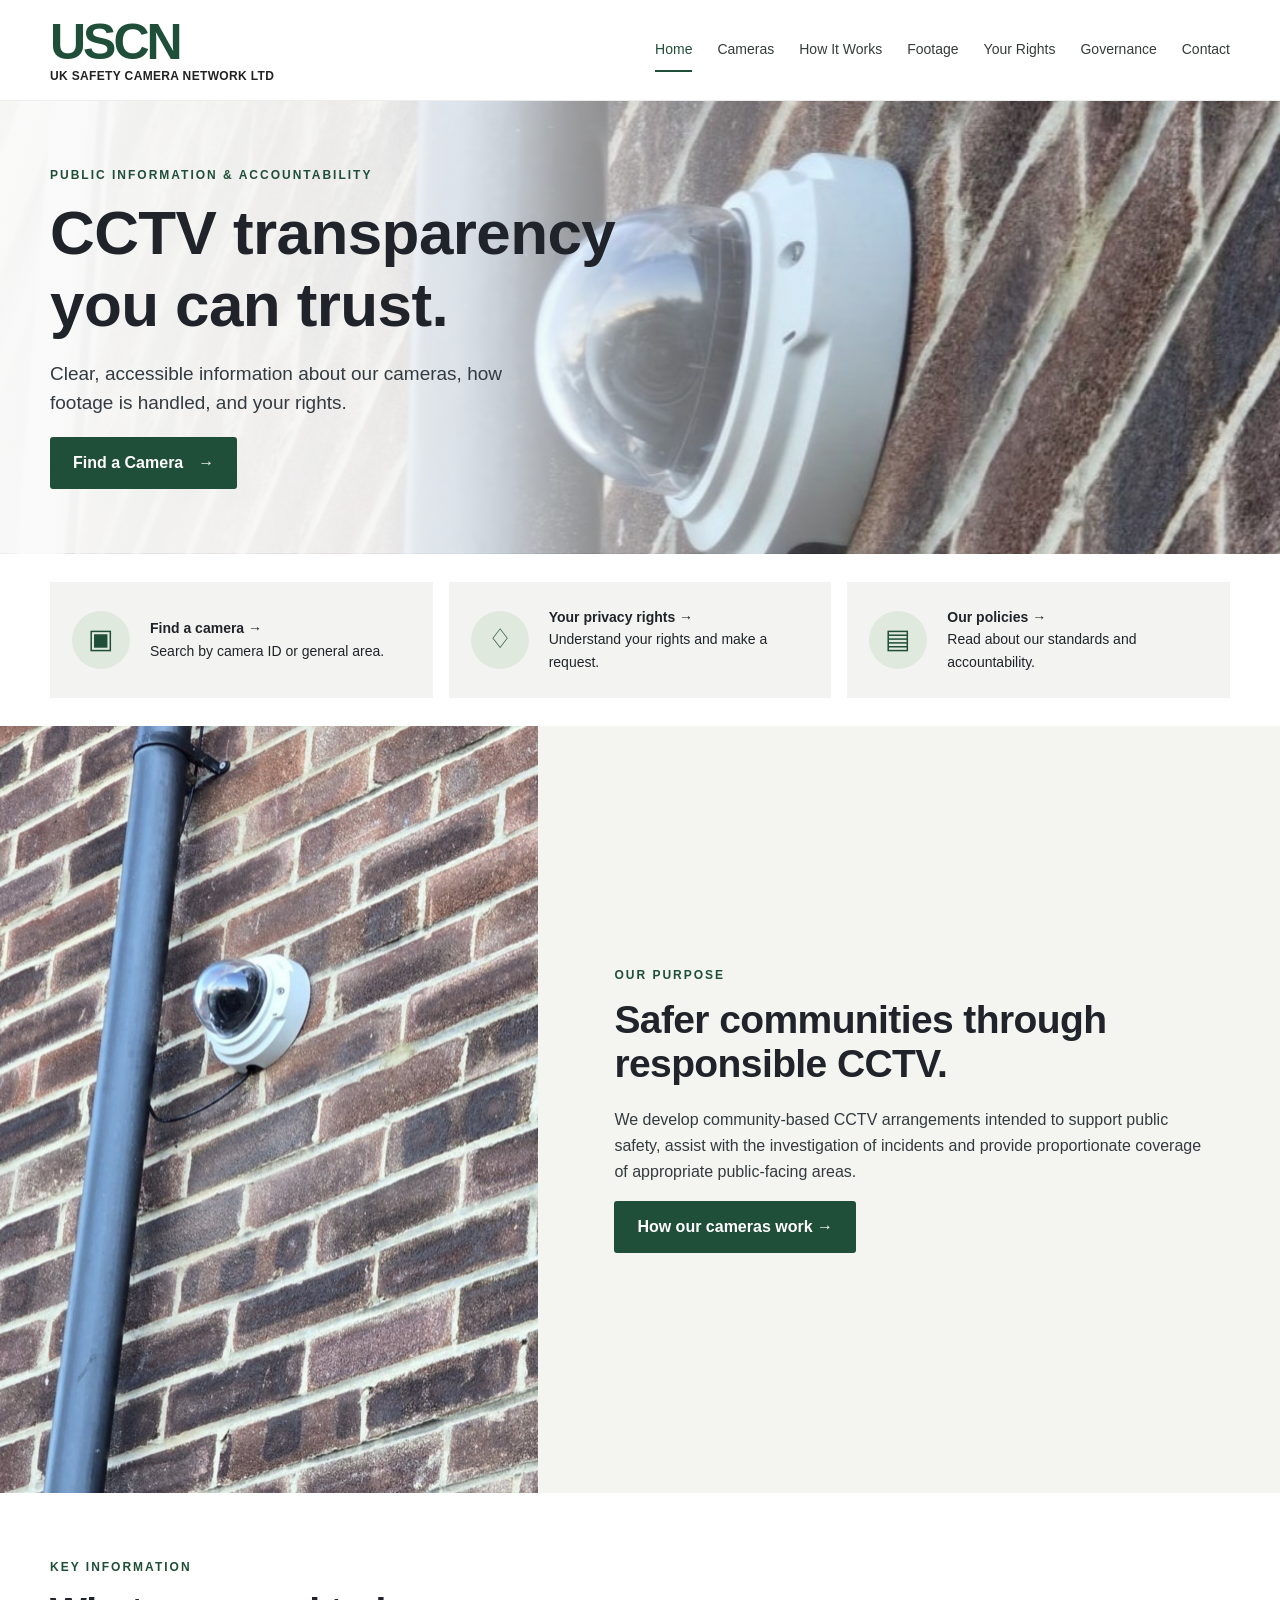
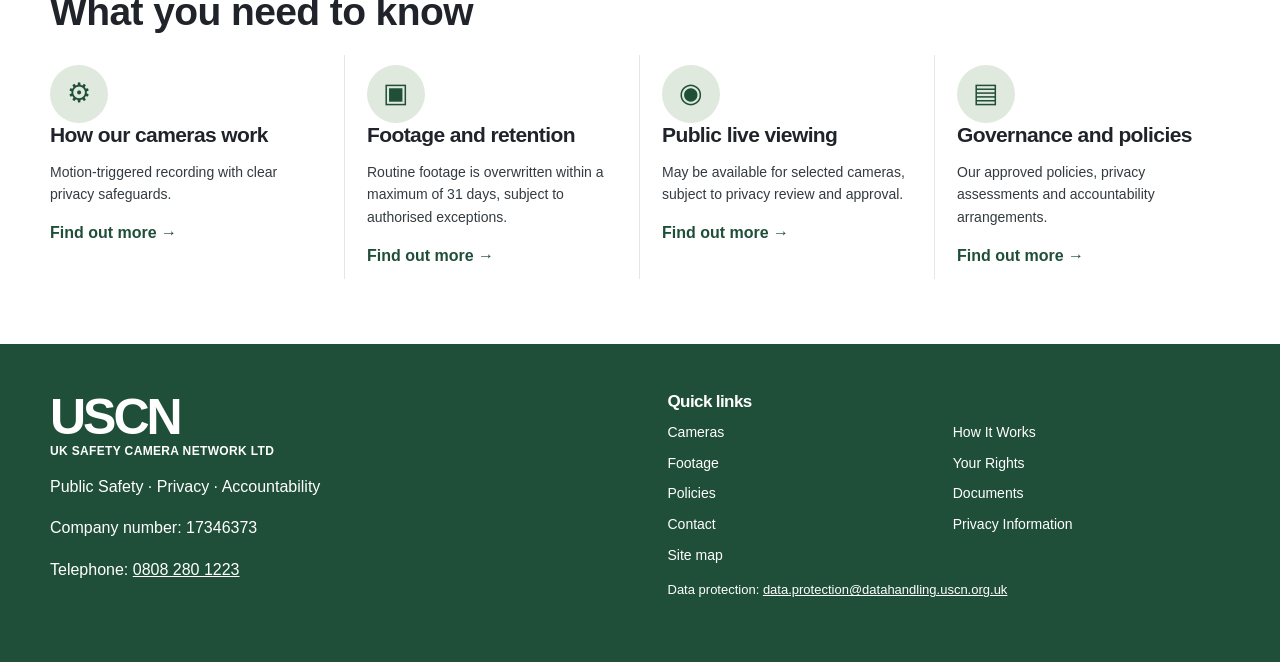
==== index.html @ 6c0a4ad6 "e5hjt" ====
<!doctype html><html lang="en-GB"><head><meta charset="utf-8"><meta name="viewport" content="width=device-width, initial-scale=1"><meta name="description" content="USCN public CCTV transparency, privacy and accountability."><title>Home | USCN Transparency</title><link rel="stylesheet" href="assets/css/site.css"><script src="assets/js/site.js" defer></script></head><body><a class="fineprint" href="#main" style="position:absolute;left:-9999px" onfocus="this.style.left='12px'">Skip to content</a><header class="site-header"><div class="wrap header-inner"><a class="brand" href="index.html" aria-label="USCN homepage"><strong>USCN</strong><small>UK SAFETY CAMERA NETWORK LTD</small></a><button class="menu-toggle" type="button" aria-controls="main-nav" aria-expanded="false">Menu ☰</button><nav class="nav" id="main-nav" aria-label="Main navigation"><a href="index.html" aria-current="page">Home</a><a href="cameras/">Cameras</a><a href="how-it-works.html">How It Works</a><a href="footage.html">Footage</a><a href="your-rights.html">Your Rights</a><a href="policies/">Governance</a><a href="contact.html">Contact</a></nav></div></header><main id="main"><section class="hero"><div class="wrap hero-inner"><p class="eyebrow">Public information & accountability</p><h1>CCTV transparency you can trust.</h1><p class="lead">Clear, accessible information about our cameras, how footage is handled, and your rights.</p><a class="btn" href="cameras/">Find a Camera <span aria-hidden="true">→</span></a></div></section><section class="section" style="padding:28px 0"><div class="wrap quicklinks"><a class="quicklink" href="cameras/"><span class="symbol">▣</span><span><strong>Find a camera →</strong>Search by camera ID or general area.</span></a><a class="quicklink" href="your-rights.html"><span class="symbol">♢</span><span><strong>Your privacy rights →</strong>Understand your rights and make a request.</span></a><a class="quicklink" href="policies/"><span class="symbol">▤</span><span><strong>Our policies →</strong>Read about our standards and accountability.</span></a></div></section><section class="purpose"><img src="assets/images/camera-purpose.jpg" alt="Real dome CCTV camera mounted on a brick wall beside a downpipe"><div class="purpose-copy"><p class="eyebrow">Our purpose</p><h2>Safer communities through responsible CCTV.</h2><p>We develop community-based CCTV arrangements intended to support public safety, assist with the investigation of incidents and provide proportionate coverage of appropriate public-facing areas.</p><a class="btn" href="how-it-works.html">How our cameras work →</a></div></section><section class="section"><div class="wrap"><p class="eyebrow">Key information</p><h2>What you need to know</h2><div class="info-grid"><article><span class="symbol">⚙</span><h3>How our cameras work</h3><p>Motion-triggered recording with clear privacy safeguards.</p><a href="how-it-works.html">Find out more →</a></article><article><span class="symbol">▣</span><h3>Footage and retention</h3><p>Routine footage is overwritten within a maximum of 31 days, subject to authorised exceptions.</p><a href="footage.html">Find out more →</a></article><article><span class="symbol">◉</span><h3>Public live viewing</h3><p>May be available for selected cameras, subject to privacy review and approval.</p><a href="live-viewing.html">Find out more →</a></article><article><span class="symbol">▤</span><h3>Governance and policies</h3><p>Our approved policies, privacy assessments and accountability arrangements.</p><a href="policies/">Find out more →</a></article></div></div></section></main><footer class="site-footer"><div class="wrap footer-grid"><div><a class="brand" href="index.html"><strong>USCN</strong><small>UK SAFETY CAMERA NETWORK LTD</small></a><p>Public Safety · Privacy · Accountability</p><p>Company number: 17346373</p><p>Telephone: <a href="tel:+448082801223">0808 280 1223</a></p></div><div><h3 style="color:white;font-size:17px">Quick links</h3><div class="footer-links"><a href="cameras/">Cameras</a><a href="how-it-works.html">How It Works</a><a href="footage.html">Footage</a><a href="your-rights.html">Your Rights</a><a href="policies/">Policies</a><a href="documents/">Documents</a><a href="contact.html">Contact</a><a href="your-rights.html">Privacy Information</a><a href="sitemap.html">Site map</a></div><p class="fineprint">Data protection: <a href="mailto:data.protection@datahandling.uscn.org.uk">data.protection@datahandling.uscn.org.uk</a></p></div></div></footer></body></html>
---- assets/css/site.css ----
:root{--green:#204f39;--dark:#20242a;--ink:#333b40;--light:#f6f6f3;--muted:#65716a;--line:#e5e7e3;--gold:#b9b18d}*{box-sizing:border-box}html{scroll-behavior:smooth}body{margin:0;color:var(--ink);font-family:Arial,Helvetica,sans-serif;font-size:16px;line-height:1.62;background:#fff}a{color:var(--green)}a:hover{text-decoration:underline}a:focus-visible,button:focus-visible,input:focus-visible{outline:3px solid #b38b32;outline-offset:3px}.wrap{width:min(1180px,calc(100% - 48px));margin:auto}.site-header{background:white;border-bottom:1px solid #ededed}.header-inner{min-height:100px;display:flex;justify-content:space-between;align-items:center;gap:20px}.brand{text-decoration:none;color:var(--green);display:block;line-height:1}.brand strong{font-size:50px;letter-spacing:-3px;display:block}.brand small{font-size:12px;color:#222;letter-spacing:.35px;font-weight:700}.nav{display:flex;gap:25px;flex-wrap:wrap}.nav a{font-size:14px;text-decoration:none;color:#353c3a;padding:10px 0;border-bottom:2px solid transparent}.nav a[aria-current=page],.nav a:hover{border-color:var(--green);color:var(--green)}.menu-toggle{display:none;border:1px solid #d8d8d8;background:white;padding:9px 12px;font-weight:700}.hero{min-height:435px;background-image:linear-gradient(90deg,rgba(250,250,249,.98) 0%,rgba(250,250,249,.9) 30%,rgba(250,250,249,.42) 53%,transparent 73%),url('../images/camera-hero.jpg');background-position:center,center 49%;background-size:cover;display:flex;align-items:center}.hero-inner{padding:65px 0}.eyebrow{text-transform:uppercase;letter-spacing:2px;font-size:12px;font-weight:800;color:var(--green);margin:0 0 12px}h1,h2,h3{line-height:1.15;color:var(--dark);letter-spacing:-.6px}h1{font-size:clamp(38px,5vw,62px);max-width:610px;margin:0 0 18px}h2{font-size:clamp(28px,3.4vw,39px);margin:0 0 20px}h3{font-size:21px;margin:0 0 10px}.lead{font-size:19px;max-width:610px;line-height:1.55}.hero .lead{max-width:510px}.btn{display:inline-flex;gap:15px;align-items:center;background:var(--green);color:white;text-decoration:none;padding:13px 23px;border:0;border-radius:3px;font-weight:700}.btn:hover{background:#143d2a;text-decoration:none}.btn.secondary{background:white;color:var(--green);border:1px solid var(--green)}.section{padding:65px 0}.section.soft{background:var(--light)}.quicklinks{display:grid;grid-template-columns:repeat(3,1fr);gap:16px}.quicklink{display:flex;gap:20px;align-items:center;background:#f3f4f1;padding:24px 22px;color:var(--dark);text-decoration:none}.quicklink:hover{background:#e9eee8;text-decoration:none}.symbol{flex:none;display:grid;place-items:center;width:58px;height:58px;background:#e0e9dd;border-radius:50%;color:var(--green);font-size:27px}.quicklink strong{display:block}.quicklink span:last-child{font-size:14px}.purpose{display:grid;grid-template-columns:42% 58%;background:#f4f4f0}.purpose img{width:100%;height:100%;min-height:360px;object-fit:cover;object-position:center}.purpose-copy{padding:65px clamp(25px,6vw,90px);align-self:center}.info-grid{display:grid;grid-template-columns:repeat(4,1fr);gap:0}.info-grid article{padding:10px 22px;border-right:1px solid var(--line)}.info-grid article:first-child{padding-left:0}.info-grid article:last-child{border:0}.info-grid p{font-size:14px}.info-grid a{font-weight:700;text-decoration:none}.site-footer{background:var(--green);color:white;padding:48px 0}.footer-grid{display:grid;grid-template-columns:1fr 1fr;gap:55px}.site-footer a{color:white}.site-footer .brand{color:white}.site-footer .brand small{color:white}.footer-links{display:grid;grid-template-columns:repeat(2,1fr);gap:8px}.footer-links a{font-size:14px;text-decoration:none}.footer-links a:hover{text-decoration:underline}.page-head{background:#f3f4f1;padding:55px 0 48px;border-bottom:1px solid #e5e7e3}.page-head h1{font-size:clamp(36px,4.2vw,52px)}.content{max-width:830px}.content h2{font-size:27px;margin-top:38px}.content ul{padding-left:23px}.content li{margin:7px 0}.rows{display:grid;gap:0;border-top:1px solid var(--line)}.doc-row{display:grid;grid-template-columns:minmax(0,1fr) 190px;align-items:center;gap:24px;padding:24px 0;border-bottom:1px solid var(--line)}.doc-row p{margin:7px 0 0}.doc-row .code{color:var(--green);font-size:12px;letter-spacing:1.2px;font-weight:800}.doc-actions{display:grid;gap:8px;text-align:right}.doc-actions a{display:inline-block;padding:10px 14px;border:1px solid var(--green);border-radius:3px;text-decoration:none;font-weight:700;text-align:center}.doc-actions a.primary{background:var(--green);color:white}.doc-actions .unavailable{color:#68736c;font-size:13px;text-align:center}.notice{border-left:4px solid var(--gold);background:#f6f6f2;padding:17px 22px;margin:24px 0}.cards{display:grid;grid-template-columns:repeat(2,1fr);gap:16px}.card{padding:24px;background:#f6f7f4;border:1px solid #e9ece7}.card p{margin-bottom:0}.search{width:100%;padding:14px 16px;border:1px solid #a9b1a8;font-size:17px;border-radius:2px}.camera-results{margin-top:20px}.muted{color:#5b675e}.crumb{font-size:13px;margin-bottom:16px}.crumb a{text-decoration:none}.fineprint{font-size:13px}.contactbox{background:#f3f5f1;padding:26px;border-left:4px solid var(--green)}@media(max-width:900px){.header-inner{min-height:84px;flex-wrap:wrap}.brand strong{font-size:42px}.nav{gap:12px}.nav a{font-size:13px}.info-grid{grid-template-columns:repeat(2,1fr);gap:25px}.info-grid article:nth-child(2){border:0}.purpose{grid-template-columns:1fr 1fr}}@media(max-width:650px){.wrap{width:min(100% - 32px,1180px)}.header-inner{align-items:center}.menu-toggle{display:block}.nav{display:none;width:100%;flex-direction:column;gap:0;padding-bottom:16px}.nav.open{display:flex}.nav a{font-size:15px;padding:8px 0}.hero{background-image:linear-gradient(90deg,rgba(250,250,249,.94),rgba(250,250,249,.7)),url('../images/camera-hero.jpg');min-height:390px}.hero-inner{padding:45px 0}.lead{font-size:17px}.quicklinks,.cards,.info-grid{grid-template-columns:1fr}.info-grid article{padding:15px 0;border-right:0;border-bottom:1px solid var(--line)}.purpose{grid-template-columns:1fr}.purpose img{min-height:240px;height:260px}.purpose-copy{padding:35px 24px}.footer-grid{grid-template-columns:1fr;gap:25px}.doc-row{grid-template-columns:1fr;gap:12px}.doc-actions{text-align:left;grid-template-columns:1fr 1fr}.doc-actions .unavailable{grid-column:1/-1}.page-head{padding:38px 0}}
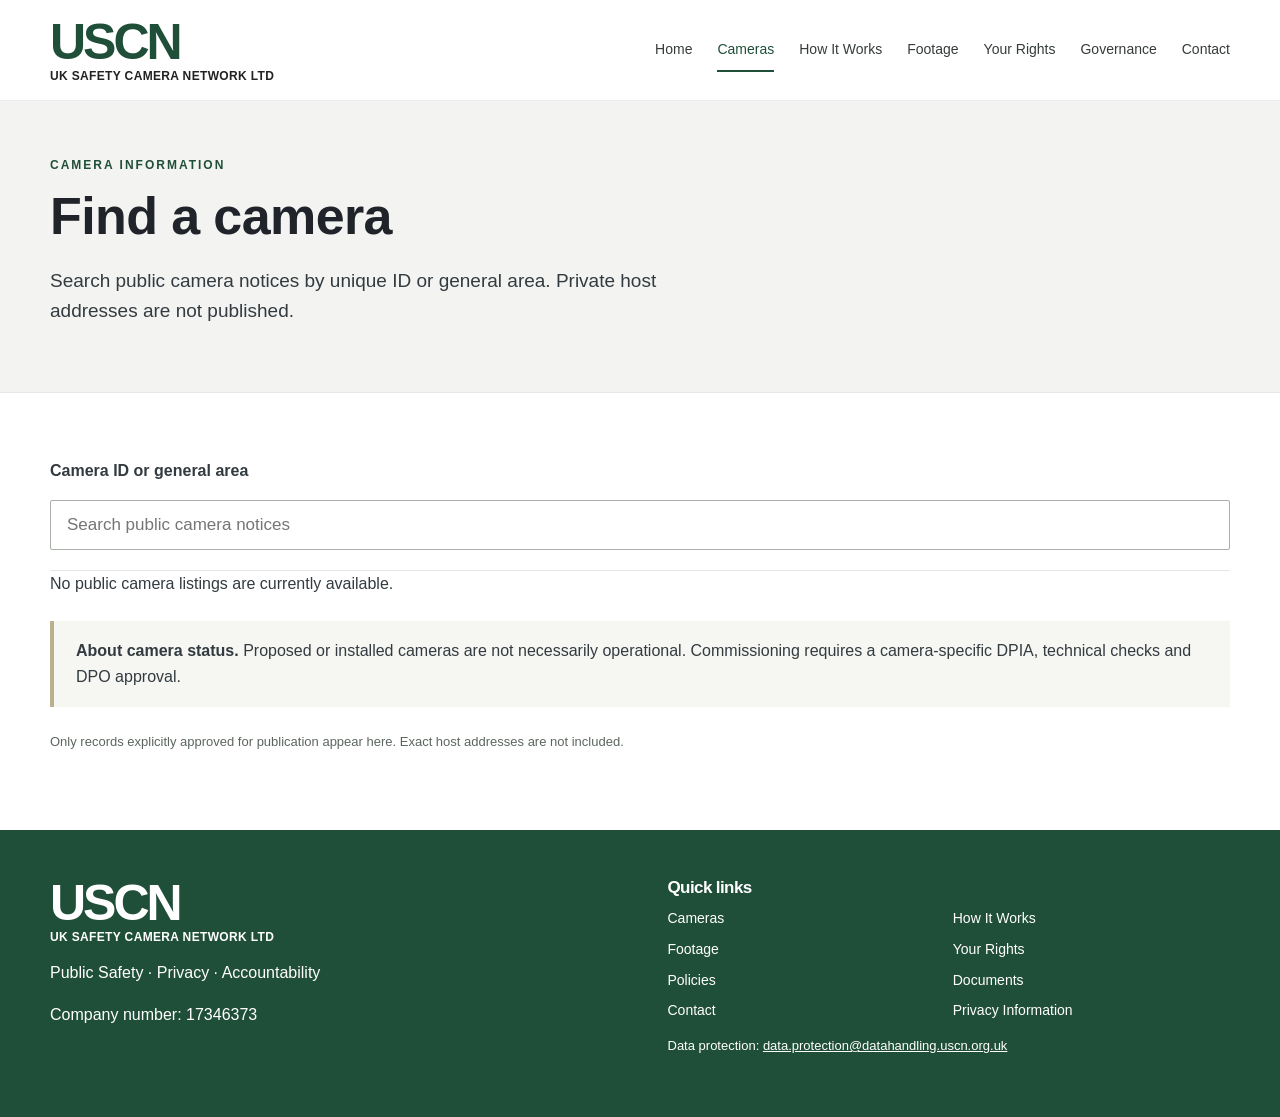
==== commit d9f33783: "fuyfyu" ====
--- a/index.html
+++ b/index.html
@@ -1 +1 @@
-<!doctype html><html lang="en-GB"><head><meta charset="utf-8"><meta name="viewport" content="width=device-width, initial-scale=1"><meta name="description" content="USCN public CCTV transparency, privacy and accountability."><title>Home | USCN Transparency</title><link rel="stylesheet" href="assets/css/site.css"><script src="assets/js/site.js" defer></script></head><body><a class="fineprint" href="#main" style="position:absolute;left:-9999px" onfocus="this.style.left='12px'">Skip to content</a><header class="site-header"><div class="wrap header-inner"><a class="brand" href="index.html" aria-label="USCN homepage"><strong>USCN</strong><small>UK SAFETY CAMERA NETWORK LTD</small></a><button class="menu-toggle" type="button" aria-controls="main-nav" aria-expanded="false">Menu ☰</button><nav class="nav" id="main-nav" aria-label="Main navigation"><a href="index.html" aria-current="page">Home</a><a href="cameras/">Cameras</a><a href="how-it-works.html">How It Works</a><a href="footage.html">Footage</a><a href="your-rights.html">Your Rights</a><a href="policies/">Governance</a><a href="contact.html">Contact</a></nav></div></header><main id="main"><section class="hero"><div class="wrap hero-inner"><p class="eyebrow">Public information & accountability</p><h1>CCTV transparency you can trust.</h1><p class="lead">Clear, accessible information about our cameras, how footage is handled, and your rights.</p><a class="btn" href="cameras/">Find a Camera <span aria-hidden="true">→</span></a></div></section><section class="section" style="padding:28px 0"><div class="wrap quicklinks"><a class="quicklink" href="cameras/"><span class="symbol">▣</span><span><strong>Find a camera →</strong>Search by camera ID or general area.</span></a><a class="quicklink" href="your-rights.html"><span class="symbol">♢</span><span><strong>Your privacy rights →</strong>Understand your rights and make a request.</span></a><a class="quicklink" href="policies/"><span class="symbol">▤</span><span><strong>Our policies →</strong>Read about our standards and accountability.</span></a></div></section><section class="purpose"><img src="assets/images/camera-purpose.jpg" alt="Real dome CCTV camera mounted on a brick wall beside a downpipe"><div class="purpose-copy"><p class="eyebrow">Our purpose</p><h2>Safer communities through responsible CCTV.</h2><p>We develop community-based CCTV arrangements intended to support public safety, assist with the investigation of incidents and provide proportionate coverage of appropriate public-facing areas.</p><a class="btn" href="how-it-works.html">How our cameras work →</a></div></section><section class="section"><div class="wrap"><p class="eyebrow">Key information</p><h2>What you need to know</h2><div class="info-grid"><article><span class="symbol">⚙</span><h3>How our cameras work</h3><p>Motion-triggered recording with clear privacy safeguards.</p><a href="how-it-works.html">Find out more →</a></article><article><span class="symbol">▣</span><h3>Footage and retention</h3><p>Routine footage is overwritten within a maximum of 31 days, subject to authorised exceptions.</p><a href="footage.html">Find out more →</a></article><article><span class="symbol">◉</span><h3>Public live viewing</h3><p>May be available for selected cameras, subject to privacy review and approval.</p><a href="live-viewing.html">Find out more →</a></article><article><span class="symbol">▤</span><h3>Governance and policies</h3><p>Our approved policies, privacy assessments and accountability arrangements.</p><a href="policies/">Find out more →</a></article></div></div></section></main><footer class="site-footer"><div class="wrap footer-grid"><div><a class="brand" href="index.html"><strong>USCN</strong><small>UK SAFETY CAMERA NETWORK LTD</small></a><p>Public Safety · Privacy · Accountability</p><p>Company number: 17346373</p><p>Telephone: <a href="tel:+448082801223">0808 280 1223</a></p></div><div><h3 style="color:white;font-size:17px">Quick links</h3><div class="footer-links"><a href="cameras/">Cameras</a><a href="how-it-works.html">How It Works</a><a href="footage.html">Footage</a><a href="your-rights.html">Your Rights</a><a href="policies/">Policies</a><a href="documents/">Documents</a><a href="contact.html">Contact</a><a href="your-rights.html">Privacy Information</a><a href="sitemap.html">Site map</a></div><p class="fineprint">Data protection: <a href="mailto:data.protection@datahandling.uscn.org.uk">data.protection@datahandling.uscn.org.uk</a></p></div></div></footer></body></html>+<!doctype html><html lang="en-GB"><head><meta charset="utf-8"><meta name="viewport" content="width=device-width, initial-scale=1"><meta name="description" content="USCN public CCTV transparency, privacy and accountability."><title>Camera directory | USCN Transparency</title><link rel="stylesheet" href="../assets/css/site.css"><script src="../assets/js/site.js" defer></script></head><body><a class="fineprint" href="#main" style="position:absolute;left:-9999px" onfocus="this.style.left='12px'">Skip to content</a><header class="site-header"><div class="wrap header-inner"><a class="brand" href="../index.html" aria-label="USCN homepage"><strong>USCN</strong><small>UK SAFETY CAMERA NETWORK LTD</small></a><button class="menu-toggle" type="button" aria-controls="main-nav" aria-expanded="false">Menu ☰</button><nav class="nav" id="main-nav" aria-label="Main navigation"><a href="../index.html">Home</a><a href="../cameras/" aria-current="page">Cameras</a><a href="../how-it-works.html">How It Works</a><a href="../footage.html">Footage</a><a href="../your-rights.html">Your Rights</a><a href="../policies/">Governance</a><a href="../contact.html">Contact</a></nav></div></header><main id="main"><div class="page-head"><div class="wrap"><p class="eyebrow">Camera information</p><h1>Find a camera</h1><p class="lead">Search public camera notices by unique ID or general area. Private host addresses are not published.</p></div></div><section class="section"><div class="wrap"><label for="camera-search"><strong>Camera ID or general area</strong></label><p><input class="search" id="camera-search" type="search" placeholder="Search public camera notices" autocomplete="off"></p><div class="rows camera-results" id="camera-results" aria-live="polite">Loading camera directory…</div><div class="notice"><strong>About camera status.</strong> Proposed or installed cameras are not necessarily operational. Commissioning requires a camera-specific DPIA, technical checks and DPO approval.</div><p class="fineprint muted">Only records explicitly approved for publication appear here. Exact host addresses are not included.</p></div></section><script src="../assets/js/cameras.js" defer></script></main><footer class="site-footer"><div class="wrap footer-grid"><div><a class="brand" href="../index.html"><strong>USCN</strong><small>UK SAFETY CAMERA NETWORK LTD</small></a><p>Public Safety · Privacy · Accountability</p><p>Company number: 17346373</p></div><div><h3 style="color:white;font-size:17px">Quick links</h3><div class="footer-links"><a href="../cameras/">Cameras</a><a href="../how-it-works.html">How It Works</a><a href="../footage.html">Footage</a><a href="../your-rights.html">Your Rights</a><a href="../policies/">Policies</a><a href="../documents/">Documents</a><a href="../contact.html">Contact</a><a href="../your-rights.html">Privacy Information</a></div><p class="fineprint">Data protection: <a href="mailto:data.protection@datahandling.uscn.org.uk">data.protection@datahandling.uscn.org.uk</a></p></div></div></footer></body></html>
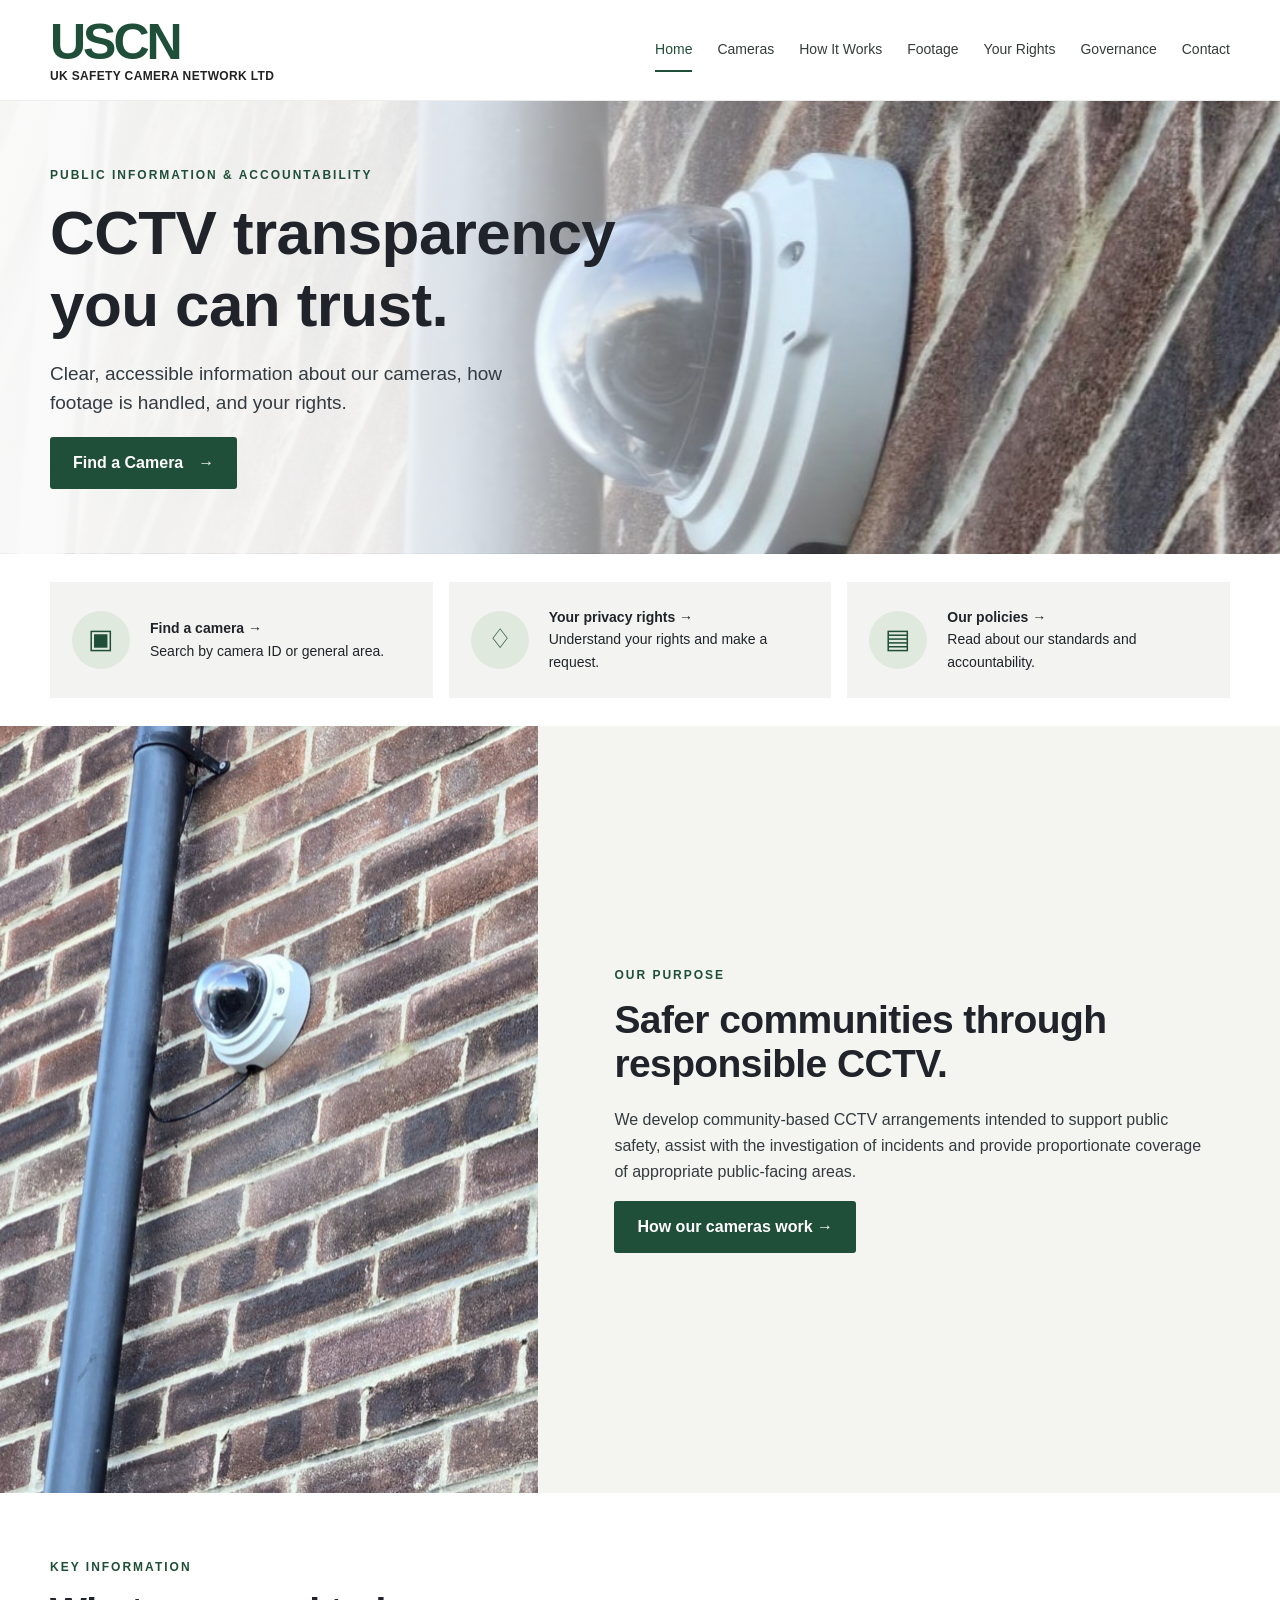
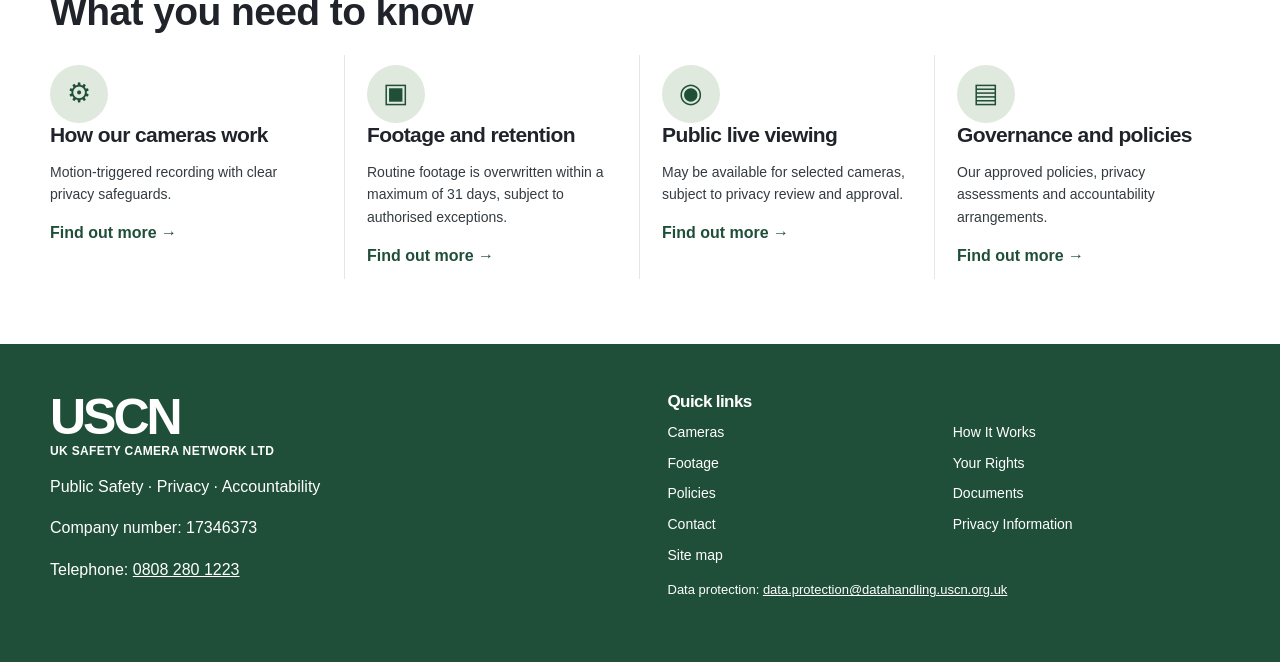
==== commit 44c51152: "GR" ====
--- a/index.html
+++ b/index.html
@@ -1 +1,2 @@
-<!doctype html><html lang="en-GB"><head><meta charset="utf-8"><meta name="viewport" content="width=device-width, initial-scale=1"><meta name="description" content="USCN public CCTV transparency, privacy and accountability."><title>Camera directory | USCN Transparency</title><link rel="stylesheet" href="../assets/css/site.css"><script src="../assets/js/site.js" defer></script></head><body><a class="fineprint" href="#main" style="position:absolute;left:-9999px" onfocus="this.style.left='12px'">Skip to content</a><header class="site-header"><div class="wrap header-inner"><a class="brand" href="../index.html" aria-label="USCN homepage"><strong>USCN</strong><small>UK SAFETY CAMERA NETWORK LTD</small></a><button class="menu-toggle" type="button" aria-controls="main-nav" aria-expanded="false">Menu ☰</button><nav class="nav" id="main-nav" aria-label="Main navigation"><a href="../index.html">Home</a><a href="../cameras/" aria-current="page">Cameras</a><a href="../how-it-works.html">How It Works</a><a href="../footage.html">Footage</a><a href="../your-rights.html">Your Rights</a><a href="../policies/">Governance</a><a href="../contact.html">Contact</a></nav></div></header><main id="main"><div class="page-head"><div class="wrap"><p class="eyebrow">Camera information</p><h1>Find a camera</h1><p class="lead">Search public camera notices by unique ID or general area. Private host addresses are not published.</p></div></div><section class="section"><div class="wrap"><label for="camera-search"><strong>Camera ID or general area</strong></label><p><input class="search" id="camera-search" type="search" placeholder="Search public camera notices" autocomplete="off"></p><div class="rows camera-results" id="camera-results" aria-live="polite">Loading camera directory…</div><div class="notice"><strong>About camera status.</strong> Proposed or installed cameras are not necessarily operational. Commissioning requires a camera-specific DPIA, technical checks and DPO approval.</div><p class="fineprint muted">Only records explicitly approved for publication appear here. Exact host addresses are not included.</p></div></section><script src="../assets/js/cameras.js" defer></script></main><footer class="site-footer"><div class="wrap footer-grid"><div><a class="brand" href="../index.html"><strong>USCN</strong><small>UK SAFETY CAMERA NETWORK LTD</small></a><p>Public Safety · Privacy · Accountability</p><p>Company number: 17346373</p></div><div><h3 style="color:white;font-size:17px">Quick links</h3><div class="footer-links"><a href="../cameras/">Cameras</a><a href="../how-it-works.html">How It Works</a><a href="../footage.html">Footage</a><a href="../your-rights.html">Your Rights</a><a href="../policies/">Policies</a><a href="../documents/">Documents</a><a href="../contact.html">Contact</a><a href="../your-rights.html">Privacy Information</a></div><p class="fineprint">Data protection: <a href="mailto:data.protection@datahandling.uscn.org.uk">data.protection@datahandling.uscn.org.uk</a></p></div></div></footer></body></html>+<!DOCTYPE html>
+<html lang="en-GB"><head><meta charset="utf-8"/><meta content="width=device-width, initial-scale=1" name="viewport"/><meta content="Learn how UK Safety Camera Network Ltd operates community CCTV, protects privacy, handles footage requests and publishes its approved policies." name="description"/><title>Home | USCN Transparency</title><link href="assets/css/site.css" rel="stylesheet"/><script defer="" src="assets/js/site.js"></script><link href="https://transparency.uscn.org.uk/" rel="canonical"/><meta content="index, follow, max-image-preview:large" name="robots"/></head><body><a class="fineprint" href="#main" onfocus="this.style.left='12px'" style="position:absolute;left:-9999px">Skip to content</a><header class="site-header"><div class="wrap header-inner"><a aria-label="USCN homepage" class="brand" href="index.html"><strong>USCN</strong><small>UK SAFETY CAMERA NETWORK LTD</small></a><button aria-controls="main-nav" aria-expanded="false" class="menu-toggle" type="button">Menu ☰</button><nav aria-label="Main navigation" class="nav" id="main-nav"><a aria-current="page" href="index.html">Home</a><a href="cameras/">Cameras</a><a href="how-it-works.html">How It Works</a><a href="footage.html">Footage</a><a href="your-rights.html">Your Rights</a><a href="policies/">Governance</a><a href="contact.html">Contact</a></nav></div></header><main id="main"><section class="hero"><div class="wrap hero-inner"><p class="eyebrow">Public information &amp; accountability</p><h1>CCTV transparency you can trust.</h1><p class="lead">Clear, accessible information about our cameras, how footage is handled, and your rights.</p><a class="btn" href="cameras/">Find a Camera <span aria-hidden="true">→</span></a></div></section><section class="section" style="padding:28px 0"><div class="wrap quicklinks"><a class="quicklink" href="cameras/"><span class="symbol">▣</span><span><strong>Find a camera →</strong>Search by camera ID or general area.</span></a><a class="quicklink" href="your-rights.html"><span class="symbol">♢</span><span><strong>Your privacy rights →</strong>Understand your rights and make a request.</span></a><a class="quicklink" href="policies/"><span class="symbol">▤</span><span><strong>Our policies →</strong>Read about our standards and accountability.</span></a></div></section><section class="purpose"><img alt="Real dome CCTV camera mounted on a brick wall beside a downpipe" src="assets/images/camera-purpose.jpg"/><div class="purpose-copy"><p class="eyebrow">Our purpose</p><h2>Safer communities through responsible CCTV.</h2><p>We develop community-based CCTV arrangements intended to support public safety, assist with the investigation of incidents and provide proportionate coverage of appropriate public-facing areas.</p><a class="btn" href="how-it-works.html">How our cameras work →</a></div></section><section class="section"><div class="wrap"><p class="eyebrow">Key information</p><h2>What you need to know</h2><div class="info-grid"><article><span class="symbol">⚙</span><h3>How our cameras work</h3><p>Motion-triggered recording with clear privacy safeguards.</p><a href="how-it-works.html">Find out more →</a></article><article><span class="symbol">▣</span><h3>Footage and retention</h3><p>Routine footage is overwritten within a maximum of 31 days, subject to authorised exceptions.</p><a href="footage.html">Find out more →</a></article><article><span class="symbol">◉</span><h3>Public live viewing</h3><p>May be available for selected cameras, subject to privacy review and approval.</p><a href="live-viewing.html">Find out more →</a></article><article><span class="symbol">▤</span><h3>Governance and policies</h3><p>Our approved policies, privacy assessments and accountability arrangements.</p><a href="policies/">Find out more →</a></article></div></div></section></main><footer class="site-footer"><div class="wrap footer-grid"><div><a class="brand" href="index.html"><strong>USCN</strong><small>UK SAFETY CAMERA NETWORK LTD</small></a><p>Public Safety · Privacy · Accountability</p><p>Company number: 17346373</p><p>Telephone: <a href="tel:+448082801223">0808 280 1223</a></p></div><div><h3 style="color:white;font-size:17px">Quick links</h3><div class="footer-links"><a href="cameras/">Cameras</a><a href="how-it-works.html">How It Works</a><a href="footage.html">Footage</a><a href="your-rights.html">Your Rights</a><a href="policies/">Policies</a><a href="documents/">Documents</a><a href="contact.html">Contact</a><a href="your-rights.html">Privacy Information</a><a href="sitemap.html">Site map</a></div><p class="fineprint">Data protection: <a href="mailto:data.protection@datahandling.uscn.org.uk">data.protection@datahandling.uscn.org.uk</a></p></div></div></footer></body></html>
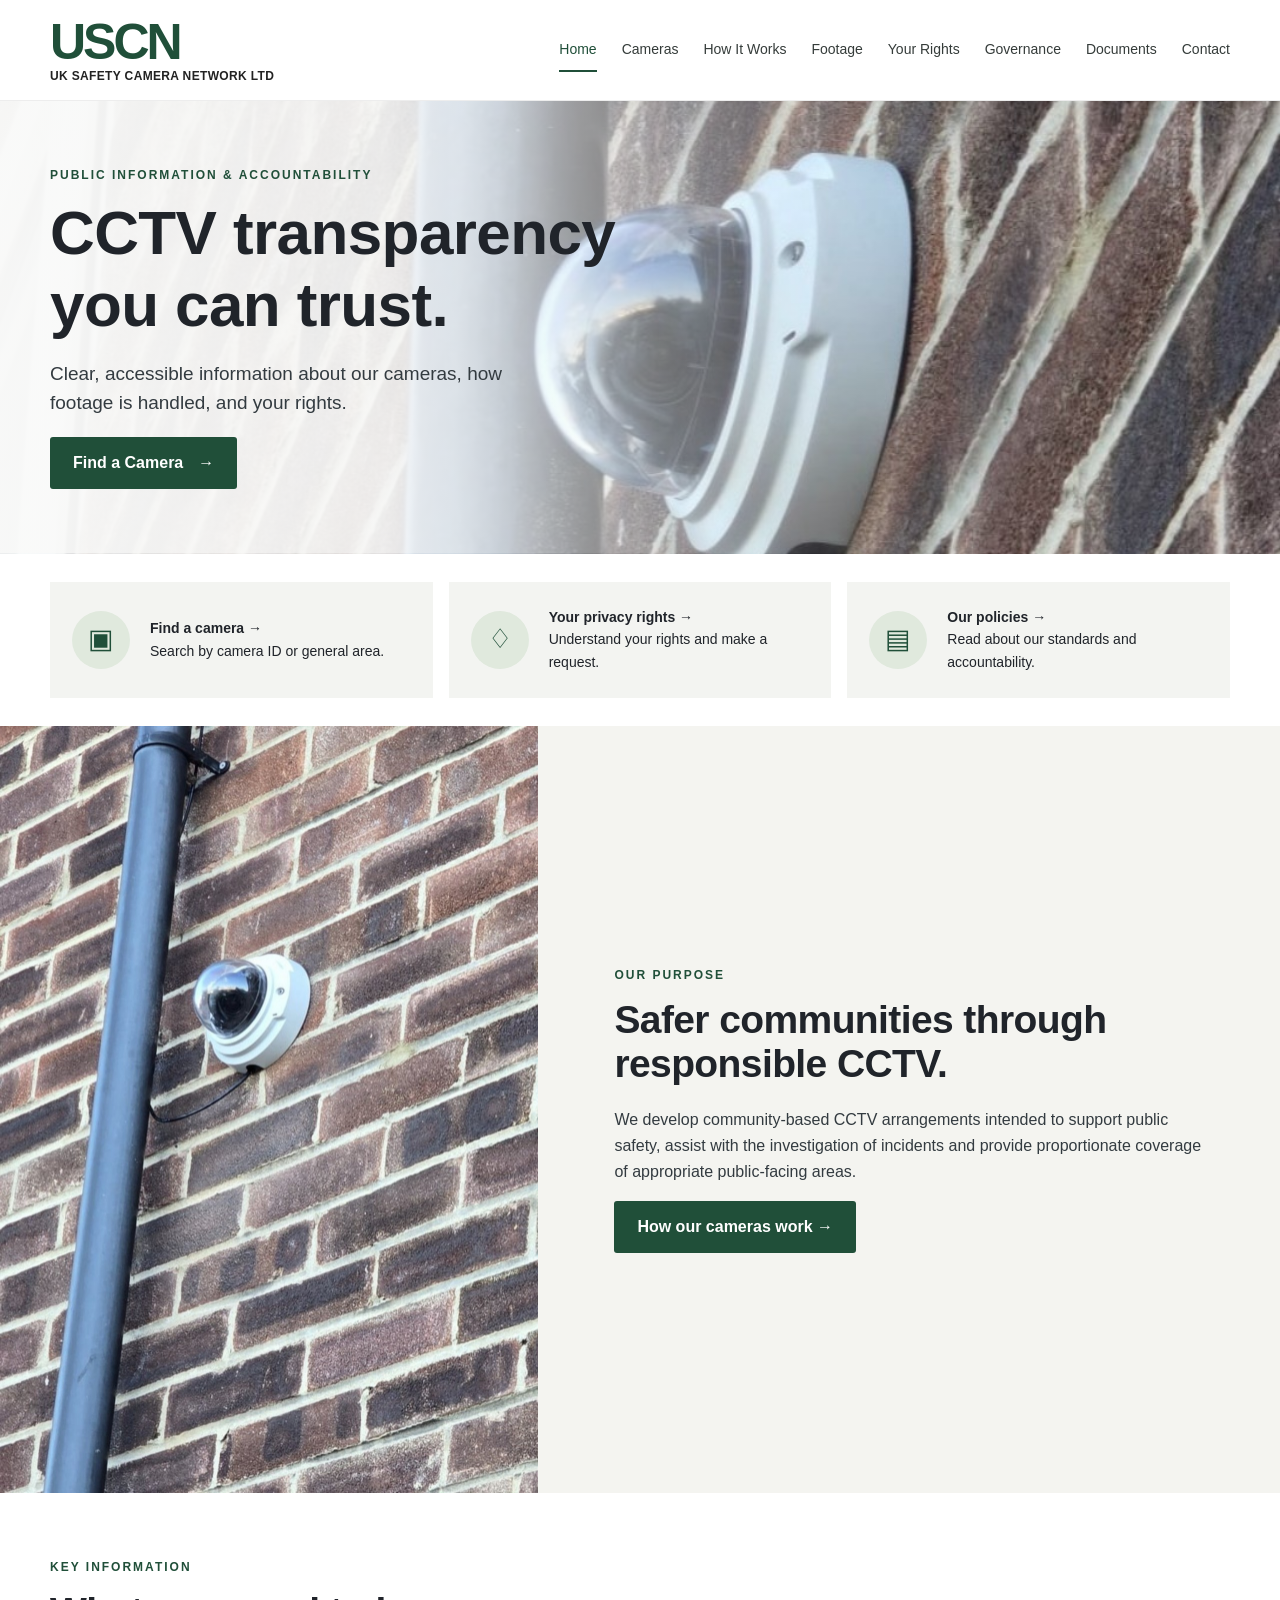
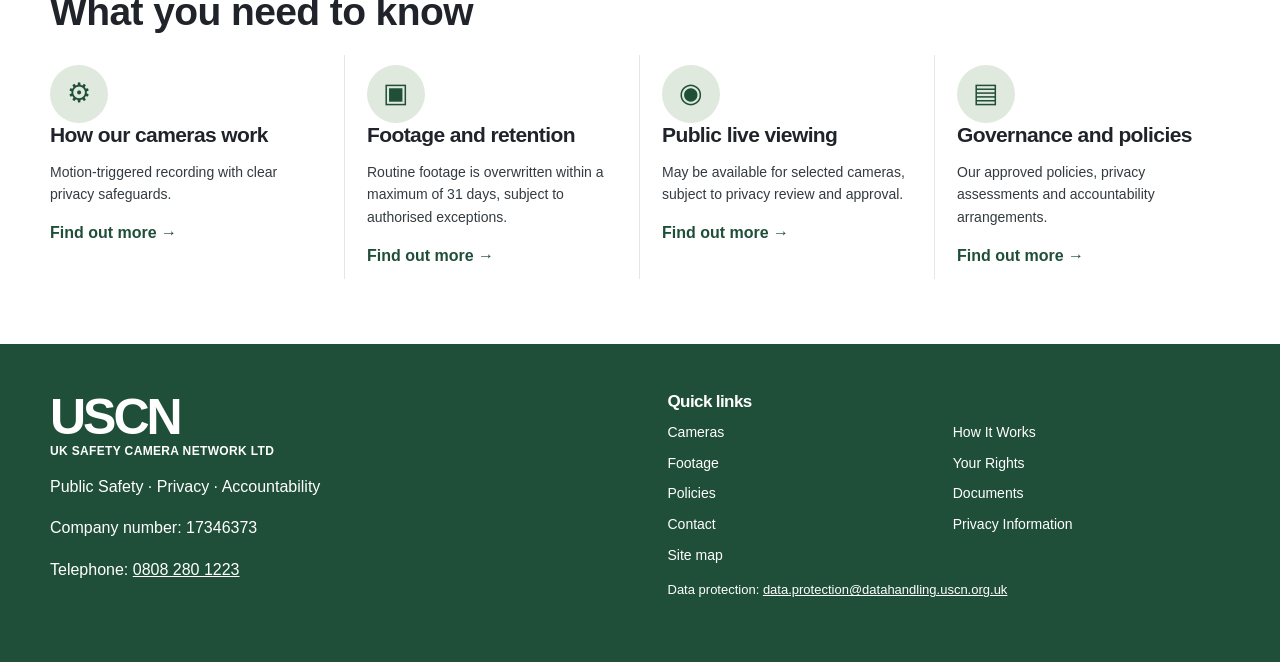
==== commit e7a98b8b: "RJY" ====
--- a/index.html
+++ b/index.html
@@ -1,2 +1,3 @@
 <!DOCTYPE html>
-<html lang="en-GB"><head><meta charset="utf-8"/><meta content="width=device-width, initial-scale=1" name="viewport"/><meta content="Learn how UK Safety Camera Network Ltd operates community CCTV, protects privacy, handles footage requests and publishes its approved policies." name="description"/><title>Home | USCN Transparency</title><link href="assets/css/site.css" rel="stylesheet"/><script defer="" src="assets/js/site.js"></script><link href="https://transparency.uscn.org.uk/" rel="canonical"/><meta content="index, follow, max-image-preview:large" name="robots"/></head><body><a class="fineprint" href="#main" onfocus="this.style.left='12px'" style="position:absolute;left:-9999px">Skip to content</a><header class="site-header"><div class="wrap header-inner"><a aria-label="USCN homepage" class="brand" href="index.html"><strong>USCN</strong><small>UK SAFETY CAMERA NETWORK LTD</small></a><button aria-controls="main-nav" aria-expanded="false" class="menu-toggle" type="button">Menu ☰</button><nav aria-label="Main navigation" class="nav" id="main-nav"><a aria-current="page" href="index.html">Home</a><a href="cameras/">Cameras</a><a href="how-it-works.html">How It Works</a><a href="footage.html">Footage</a><a href="your-rights.html">Your Rights</a><a href="policies/">Governance</a><a href="contact.html">Contact</a></nav></div></header><main id="main"><section class="hero"><div class="wrap hero-inner"><p class="eyebrow">Public information &amp; accountability</p><h1>CCTV transparency you can trust.</h1><p class="lead">Clear, accessible information about our cameras, how footage is handled, and your rights.</p><a class="btn" href="cameras/">Find a Camera <span aria-hidden="true">→</span></a></div></section><section class="section" style="padding:28px 0"><div class="wrap quicklinks"><a class="quicklink" href="cameras/"><span class="symbol">▣</span><span><strong>Find a camera →</strong>Search by camera ID or general area.</span></a><a class="quicklink" href="your-rights.html"><span class="symbol">♢</span><span><strong>Your privacy rights →</strong>Understand your rights and make a request.</span></a><a class="quicklink" href="policies/"><span class="symbol">▤</span><span><strong>Our policies →</strong>Read about our standards and accountability.</span></a></div></section><section class="purpose"><img alt="Real dome CCTV camera mounted on a brick wall beside a downpipe" src="assets/images/camera-purpose.jpg"/><div class="purpose-copy"><p class="eyebrow">Our purpose</p><h2>Safer communities through responsible CCTV.</h2><p>We develop community-based CCTV arrangements intended to support public safety, assist with the investigation of incidents and provide proportionate coverage of appropriate public-facing areas.</p><a class="btn" href="how-it-works.html">How our cameras work →</a></div></section><section class="section"><div class="wrap"><p class="eyebrow">Key information</p><h2>What you need to know</h2><div class="info-grid"><article><span class="symbol">⚙</span><h3>How our cameras work</h3><p>Motion-triggered recording with clear privacy safeguards.</p><a href="how-it-works.html">Find out more →</a></article><article><span class="symbol">▣</span><h3>Footage and retention</h3><p>Routine footage is overwritten within a maximum of 31 days, subject to authorised exceptions.</p><a href="footage.html">Find out more →</a></article><article><span class="symbol">◉</span><h3>Public live viewing</h3><p>May be available for selected cameras, subject to privacy review and approval.</p><a href="live-viewing.html">Find out more →</a></article><article><span class="symbol">▤</span><h3>Governance and policies</h3><p>Our approved policies, privacy assessments and accountability arrangements.</p><a href="policies/">Find out more →</a></article></div></div></section></main><footer class="site-footer"><div class="wrap footer-grid"><div><a class="brand" href="index.html"><strong>USCN</strong><small>UK SAFETY CAMERA NETWORK LTD</small></a><p>Public Safety · Privacy · Accountability</p><p>Company number: 17346373</p><p>Telephone: <a href="tel:+448082801223">0808 280 1223</a></p></div><div><h3 style="color:white;font-size:17px">Quick links</h3><div class="footer-links"><a href="cameras/">Cameras</a><a href="how-it-works.html">How It Works</a><a href="footage.html">Footage</a><a href="your-rights.html">Your Rights</a><a href="policies/">Policies</a><a href="documents/">Documents</a><a href="contact.html">Contact</a><a href="your-rights.html">Privacy Information</a><a href="sitemap.html">Site map</a></div><p class="fineprint">Data protection: <a href="mailto:data.protection@datahandling.uscn.org.uk">data.protection@datahandling.uscn.org.uk</a></p></div></div></footer></body></html>+
+<html lang="en-GB"><head><meta charset="utf-8"/><meta content="width=device-width, initial-scale=1" name="viewport"/><meta content="Learn how UK Safety Camera Network Ltd operates community CCTV, protects privacy, handles footage requests and publishes its approved policies." name="description"/><title>Home | USCN Transparency</title><link href="assets/css/site.css" rel="stylesheet"/><script defer="" src="assets/js/site.js"></script><link href="https://transparency.uscn.org.uk/" rel="canonical"/><meta content="index, follow, max-image-preview:large" name="robots"/></head><body><a class="fineprint" href="#main" onfocus="this.style.left='12px'" style="position:absolute;left:-9999px">Skip to content</a><header class="site-header"><div class="wrap header-inner"><a aria-label="USCN homepage" class="brand" href="index.html"><strong>USCN</strong><small>UK SAFETY CAMERA NETWORK LTD</small></a><button aria-controls="main-nav" aria-expanded="false" class="menu-toggle" type="button">Menu ☰</button><nav aria-label="Main navigation" class="nav" id="main-nav"><a aria-current="page" href="index.html">Home</a><a href="cameras/">Cameras</a><a href="how-it-works.html">How It Works</a><a href="footage.html">Footage</a><a href="your-rights.html">Your Rights</a><a href="policies/">Governance</a><a href="documents/index.html">Documents</a><a href="contact.html">Contact</a></nav></div></header><main id="main"><section class="hero"><div class="wrap hero-inner"><p class="eyebrow">Public information &amp; accountability</p><h1>CCTV transparency you can trust.</h1><p class="lead">Clear, accessible information about our cameras, how footage is handled, and your rights.</p><a class="btn" href="cameras/">Find a Camera <span aria-hidden="true">→</span></a></div></section><section class="section" style="padding:28px 0"><div class="wrap quicklinks"><a class="quicklink" href="cameras/"><span class="symbol">▣</span><span><strong>Find a camera →</strong>Search by camera ID or general area.</span></a><a class="quicklink" href="your-rights.html"><span class="symbol">♢</span><span><strong>Your privacy rights →</strong>Understand your rights and make a request.</span></a><a class="quicklink" href="policies/"><span class="symbol">▤</span><span><strong>Our policies →</strong>Read about our standards and accountability.</span></a></div></section><section class="purpose"><img alt="Real dome CCTV camera mounted on a brick wall beside a downpipe" src="assets/images/camera-purpose.jpg"/><div class="purpose-copy"><p class="eyebrow">Our purpose</p><h2>Safer communities through responsible CCTV.</h2><p>We develop community-based CCTV arrangements intended to support public safety, assist with the investigation of incidents and provide proportionate coverage of appropriate public-facing areas.</p><a class="btn" href="how-it-works.html">How our cameras work →</a></div></section><section class="section"><div class="wrap"><p class="eyebrow">Key information</p><h2>What you need to know</h2><div class="info-grid"><article><span class="symbol">⚙</span><h3>How our cameras work</h3><p>Motion-triggered recording with clear privacy safeguards.</p><a href="how-it-works.html">Find out more →</a></article><article><span class="symbol">▣</span><h3>Footage and retention</h3><p>Routine footage is overwritten within a maximum of 31 days, subject to authorised exceptions.</p><a href="footage.html">Find out more →</a></article><article><span class="symbol">◉</span><h3>Public live viewing</h3><p>May be available for selected cameras, subject to privacy review and approval.</p><a href="live-viewing.html">Find out more →</a></article><article><span class="symbol">▤</span><h3>Governance and policies</h3><p>Our approved policies, privacy assessments and accountability arrangements.</p><a href="policies/">Find out more →</a></article></div></div></section></main><footer class="site-footer"><div class="wrap footer-grid"><div><a class="brand" href="index.html"><strong>USCN</strong><small>UK SAFETY CAMERA NETWORK LTD</small></a><p>Public Safety · Privacy · Accountability</p><p>Company number: 17346373</p><p>Telephone: <a href="tel:+448082801223">0808 280 1223</a></p></div><div><h3 style="color:white;font-size:17px">Quick links</h3><div class="footer-links"><a href="cameras/">Cameras</a><a href="how-it-works.html">How It Works</a><a href="footage.html">Footage</a><a href="your-rights.html">Your Rights</a><a href="policies/">Policies</a><a href="documents/">Documents</a><a href="contact.html">Contact</a><a href="your-rights.html">Privacy Information</a><a href="sitemap.html">Site map</a></div><p class="fineprint">Data protection: <a href="mailto:data.protection@datahandling.uscn.org.uk">data.protection@datahandling.uscn.org.uk</a></p></div></div></footer></body></html>
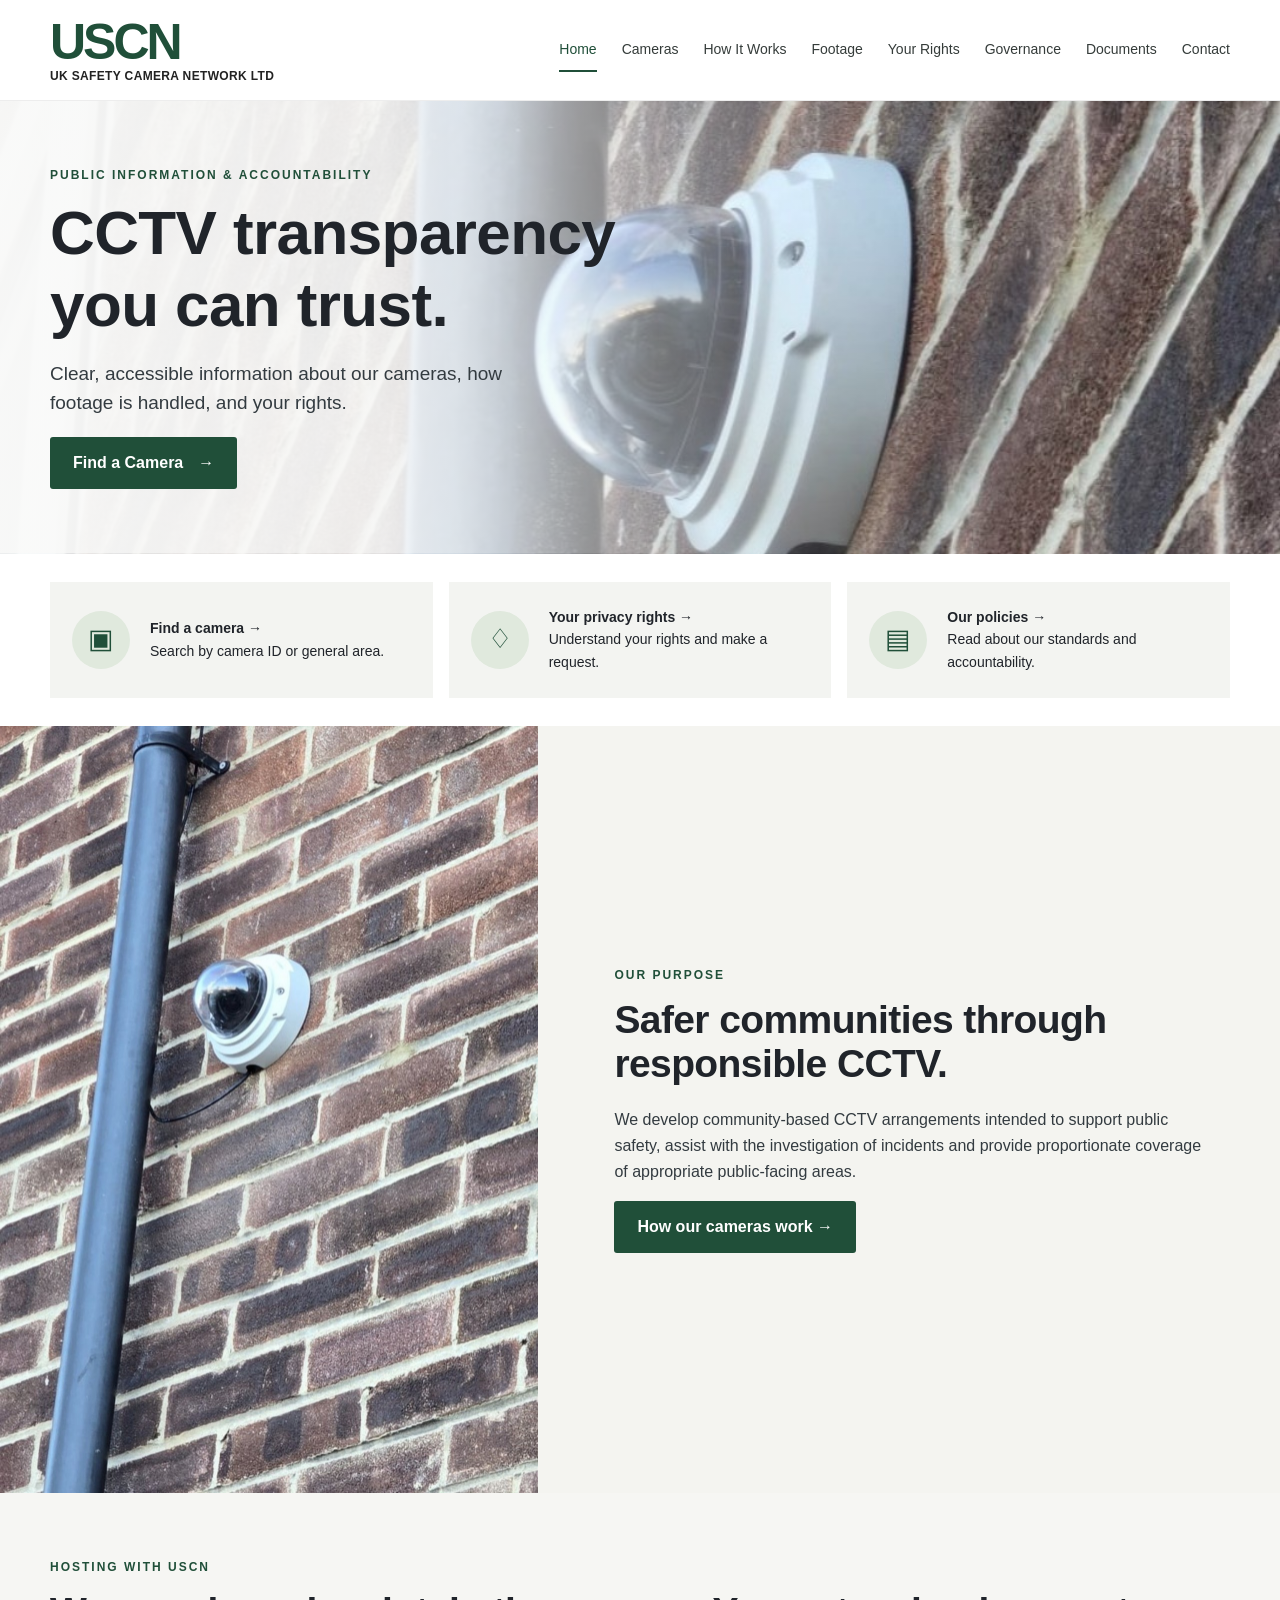
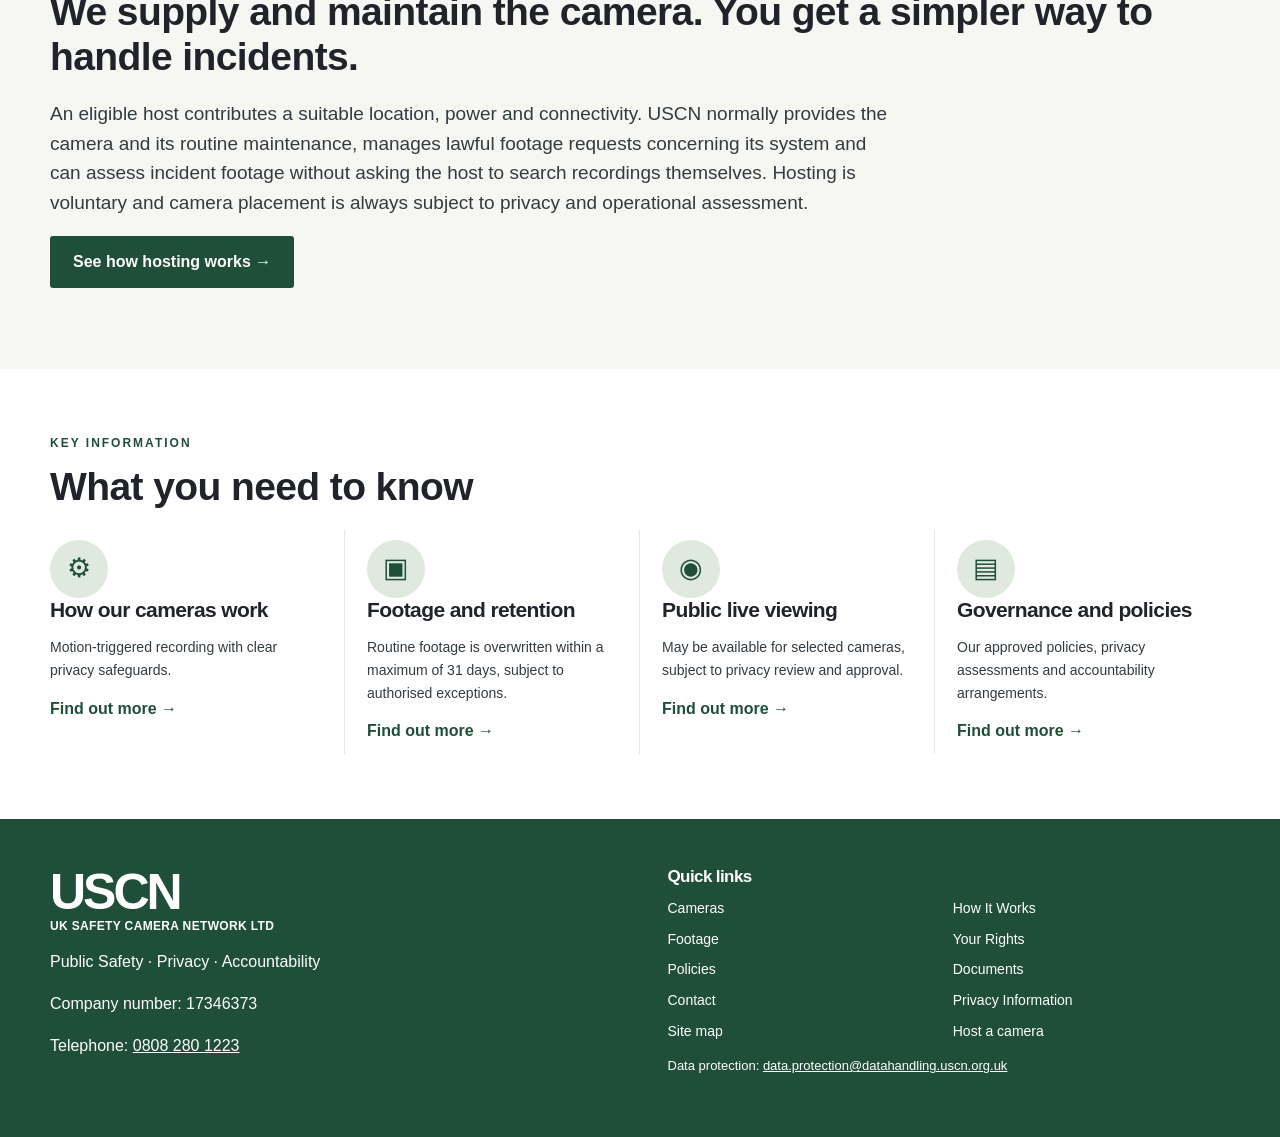
==== commit 362e6a0d: "fy" ====
--- a/index.html
+++ b/index.html
@@ -1,3 +1,3 @@
 <!DOCTYPE html>
 
-<html lang="en-GB"><head><meta charset="utf-8"/><meta content="width=device-width, initial-scale=1" name="viewport"/><meta content="Learn how UK Safety Camera Network Ltd operates community CCTV, protects privacy, handles footage requests and publishes its approved policies." name="description"/><title>Home | USCN Transparency</title><link href="assets/css/site.css" rel="stylesheet"/><script defer="" src="assets/js/site.js"></script><link href="https://transparency.uscn.org.uk/" rel="canonical"/><meta content="index, follow, max-image-preview:large" name="robots"/></head><body><a class="fineprint" href="#main" onfocus="this.style.left='12px'" style="position:absolute;left:-9999px">Skip to content</a><header class="site-header"><div class="wrap header-inner"><a aria-label="USCN homepage" class="brand" href="index.html"><strong>USCN</strong><small>UK SAFETY CAMERA NETWORK LTD</small></a><button aria-controls="main-nav" aria-expanded="false" class="menu-toggle" type="button">Menu ☰</button><nav aria-label="Main navigation" class="nav" id="main-nav"><a aria-current="page" href="index.html">Home</a><a href="cameras/">Cameras</a><a href="how-it-works.html">How It Works</a><a href="footage.html">Footage</a><a href="your-rights.html">Your Rights</a><a href="policies/">Governance</a><a href="documents/index.html">Documents</a><a href="contact.html">Contact</a></nav></div></header><main id="main"><section class="hero"><div class="wrap hero-inner"><p class="eyebrow">Public information &amp; accountability</p><h1>CCTV transparency you can trust.</h1><p class="lead">Clear, accessible information about our cameras, how footage is handled, and your rights.</p><a class="btn" href="cameras/">Find a Camera <span aria-hidden="true">→</span></a></div></section><section class="section" style="padding:28px 0"><div class="wrap quicklinks"><a class="quicklink" href="cameras/"><span class="symbol">▣</span><span><strong>Find a camera →</strong>Search by camera ID or general area.</span></a><a class="quicklink" href="your-rights.html"><span class="symbol">♢</span><span><strong>Your privacy rights →</strong>Understand your rights and make a request.</span></a><a class="quicklink" href="policies/"><span class="symbol">▤</span><span><strong>Our policies →</strong>Read about our standards and accountability.</span></a></div></section><section class="purpose"><img alt="Real dome CCTV camera mounted on a brick wall beside a downpipe" src="assets/images/camera-purpose.jpg"/><div class="purpose-copy"><p class="eyebrow">Our purpose</p><h2>Safer communities through responsible CCTV.</h2><p>We develop community-based CCTV arrangements intended to support public safety, assist with the investigation of incidents and provide proportionate coverage of appropriate public-facing areas.</p><a class="btn" href="how-it-works.html">How our cameras work →</a></div></section><section class="section"><div class="wrap"><p class="eyebrow">Key information</p><h2>What you need to know</h2><div class="info-grid"><article><span class="symbol">⚙</span><h3>How our cameras work</h3><p>Motion-triggered recording with clear privacy safeguards.</p><a href="how-it-works.html">Find out more →</a></article><article><span class="symbol">▣</span><h3>Footage and retention</h3><p>Routine footage is overwritten within a maximum of 31 days, subject to authorised exceptions.</p><a href="footage.html">Find out more →</a></article><article><span class="symbol">◉</span><h3>Public live viewing</h3><p>May be available for selected cameras, subject to privacy review and approval.</p><a href="live-viewing.html">Find out more →</a></article><article><span class="symbol">▤</span><h3>Governance and policies</h3><p>Our approved policies, privacy assessments and accountability arrangements.</p><a href="policies/">Find out more →</a></article></div></div></section></main><footer class="site-footer"><div class="wrap footer-grid"><div><a class="brand" href="index.html"><strong>USCN</strong><small>UK SAFETY CAMERA NETWORK LTD</small></a><p>Public Safety · Privacy · Accountability</p><p>Company number: 17346373</p><p>Telephone: <a href="tel:+448082801223">0808 280 1223</a></p></div><div><h3 style="color:white;font-size:17px">Quick links</h3><div class="footer-links"><a href="cameras/">Cameras</a><a href="how-it-works.html">How It Works</a><a href="footage.html">Footage</a><a href="your-rights.html">Your Rights</a><a href="policies/">Policies</a><a href="documents/">Documents</a><a href="contact.html">Contact</a><a href="your-rights.html">Privacy Information</a><a href="sitemap.html">Site map</a></div><p class="fineprint">Data protection: <a href="mailto:data.protection@datahandling.uscn.org.uk">data.protection@datahandling.uscn.org.uk</a></p></div></div></footer></body></html>+<html lang="en-GB"><head><meta charset="utf-8"/><meta content="width=device-width, initial-scale=1" name="viewport"/><meta content="Learn how UK Safety Camera Network Ltd operates community CCTV, protects privacy, handles footage requests and publishes its approved policies." name="description"/><title>Home | USCN Transparency</title><link href="assets/css/site.css" rel="stylesheet"/><script defer="" src="assets/js/site.js"></script><link href="https://transparency.uscn.org.uk/" rel="canonical"/><meta content="index, follow, max-image-preview:large" name="robots"/></head><body><a class="fineprint" href="#main" onfocus="this.style.left='12px'" style="position:absolute;left:-9999px">Skip to content</a><header class="site-header"><div class="wrap header-inner"><a aria-label="USCN homepage" class="brand" href="index.html"><strong>USCN</strong><small>UK SAFETY CAMERA NETWORK LTD</small></a><button aria-controls="main-nav" aria-expanded="false" class="menu-toggle" type="button">Menu ☰</button><nav aria-label="Main navigation" class="nav" id="main-nav"><a aria-current="page" href="index.html">Home</a><a href="cameras/">Cameras</a><a href="how-it-works.html">How It Works</a><a href="footage.html">Footage</a><a href="your-rights.html">Your Rights</a><a href="policies/">Governance</a><a href="documents/index.html">Documents</a><a href="contact.html">Contact</a></nav></div></header><main id="main"><section class="hero"><div class="wrap hero-inner"><p class="eyebrow">Public information &amp; accountability</p><h1>CCTV transparency you can trust.</h1><p class="lead">Clear, accessible information about our cameras, how footage is handled, and your rights.</p><a class="btn" href="cameras/">Find a Camera <span aria-hidden="true">→</span></a></div></section><section class="section" style="padding:28px 0"><div class="wrap quicklinks"><a class="quicklink" href="cameras/"><span class="symbol">▣</span><span><strong>Find a camera →</strong>Search by camera ID or general area.</span></a><a class="quicklink" href="your-rights.html"><span class="symbol">♢</span><span><strong>Your privacy rights →</strong>Understand your rights and make a request.</span></a><a class="quicklink" href="policies/"><span class="symbol">▤</span><span><strong>Our policies →</strong>Read about our standards and accountability.</span></a></div></section><section class="purpose"><img alt="Real dome CCTV camera mounted on a brick wall beside a downpipe" src="assets/images/camera-purpose.jpg"/><div class="purpose-copy"><p class="eyebrow">Our purpose</p><h2>Safer communities through responsible CCTV.</h2><p>We develop community-based CCTV arrangements intended to support public safety, assist with the investigation of incidents and provide proportionate coverage of appropriate public-facing areas.</p><a class="btn" href="how-it-works.html">How our cameras work →</a></div></section><section class="section soft"><div class="wrap"><p class="eyebrow">Hosting with USCN</p><h2>We supply and maintain the camera. You get a simpler way to handle incidents.</h2><p class="lead" style="max-width:850px">An eligible host contributes a suitable location, power and connectivity. USCN normally provides the camera and its routine maintenance, manages lawful footage requests concerning its system and can assess incident footage without asking the host to search recordings themselves. Hosting is voluntary and camera placement is always subject to privacy and operational assessment.</p><p><a class="btn" href="hosting.html">See how hosting works →</a></p></div></section><section class="section"><div class="wrap"><p class="eyebrow">Key information</p><h2>What you need to know</h2><div class="info-grid"><article><span class="symbol">⚙</span><h3>How our cameras work</h3><p>Motion-triggered recording with clear privacy safeguards.</p><a href="how-it-works.html">Find out more →</a></article><article><span class="symbol">▣</span><h3>Footage and retention</h3><p>Routine footage is overwritten within a maximum of 31 days, subject to authorised exceptions.</p><a href="footage.html">Find out more →</a></article><article><span class="symbol">◉</span><h3>Public live viewing</h3><p>May be available for selected cameras, subject to privacy review and approval.</p><a href="live-viewing.html">Find out more →</a></article><article><span class="symbol">▤</span><h3>Governance and policies</h3><p>Our approved policies, privacy assessments and accountability arrangements.</p><a href="policies/">Find out more →</a></article></div></div></section></main><footer class="site-footer"><div class="wrap footer-grid"><div><a class="brand" href="index.html"><strong>USCN</strong><small>UK SAFETY CAMERA NETWORK LTD</small></a><p>Public Safety · Privacy · Accountability</p><p>Company number: 17346373</p><p>Telephone: <a href="tel:+448082801223">0808 280 1223</a></p></div><div><h3 style="color:white;font-size:17px">Quick links</h3><div class="footer-links"><a href="cameras/">Cameras</a><a href="how-it-works.html">How It Works</a><a href="footage.html">Footage</a><a href="your-rights.html">Your Rights</a><a href="policies/">Policies</a><a href="documents/">Documents</a><a href="contact.html">Contact</a><a href="your-rights.html">Privacy Information</a><a href="sitemap.html">Site map</a><a href="hosting.html">Host a camera</a></div><p class="fineprint">Data protection: <a href="mailto:data.protection@datahandling.uscn.org.uk">data.protection@datahandling.uscn.org.uk</a></p></div></div></footer></body></html>
